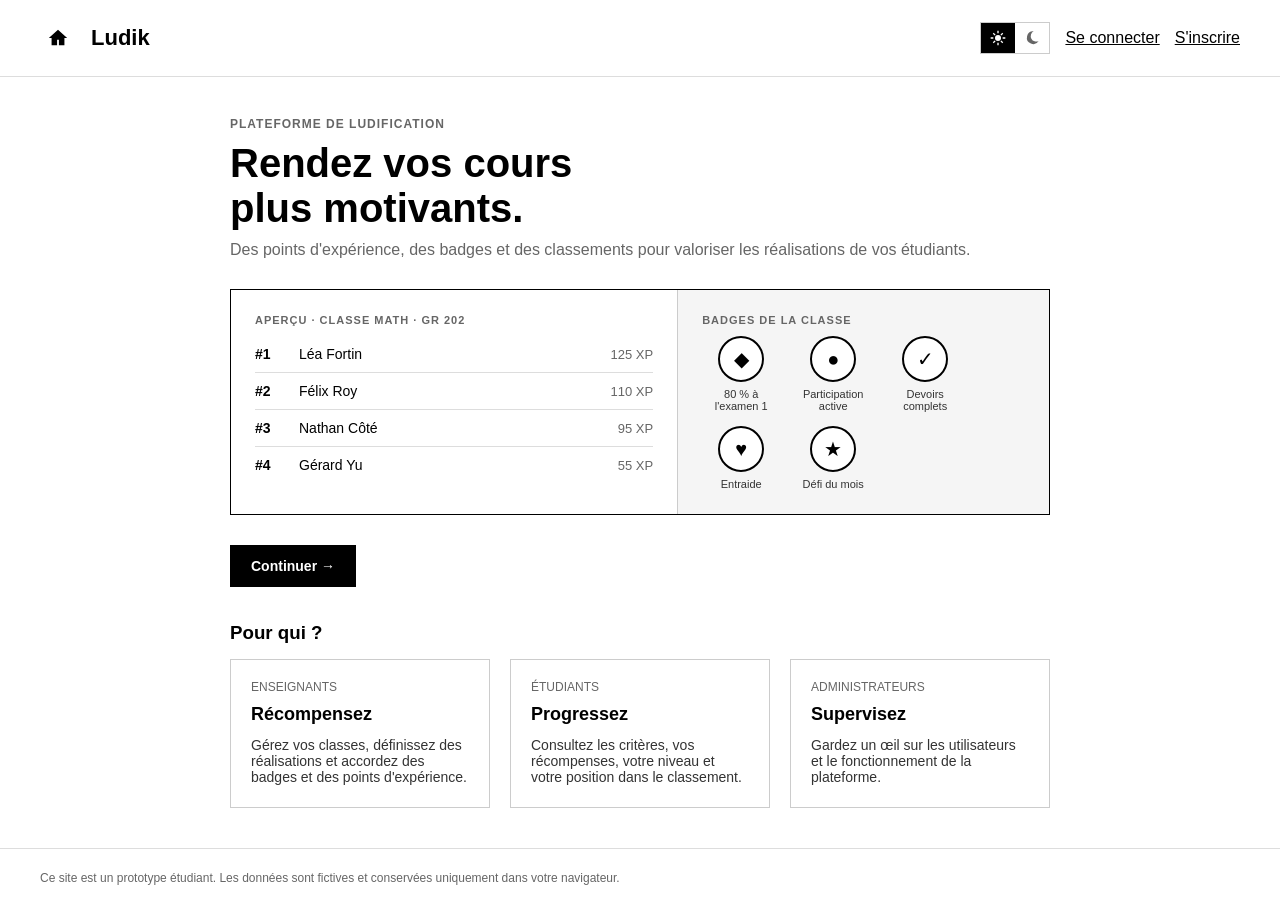
==== index.html @ e7cb4853 "ff" ====
<!DOCTYPE html>
<html lang="fr">
<head>
<meta charset="UTF-8">
<meta name="viewport" content="width=device-width, initial-scale=1">
<title>Accueil - Ludik</title>
<link rel="stylesheet" href="style.css">
<script src="data.js"></script>
<script src="app.js"></script>
</head>
<body>

<main>
  <div class="eyebrow">Plateforme de ludification</div>
  <h2 class="title">Rendez vos cours<br>plus motivants.</h2>
  <p class="subtitle">Des points d'expérience, des badges et des classements pour valoriser les réalisations de vos étudiants.</p>

  <div class="preview" aria-label="Aperçu">
    <div>
      <div class="tag">APERÇU · CLASSE MATH · GR 202</div>
      <ul class="rank-list" id="previewRank"></ul>
    </div>
    <div>
      <div class="tag">BADGES DE LA CLASSE</div>
      <div class="badge-row" id="previewBadges"></div>
    </div>
  </div>

  <a class="btn" id="continueBtn" href="connexion.html">Continuer →</a>

  <div class="list-header">
    <h3>Pour qui ?</h3>
  </div>
  <div class="cards">
    <div class="card">
      <div class="meta"><span>Enseignants</span></div>
      <h4>Récompensez</h4>
      <p>Gérez vos classes, définissez des réalisations et accordez des badges et des points d'expérience.</p>
    </div>
    <div class="card">
      <div class="meta"><span>Étudiants</span></div>
      <h4>Progressez</h4>
      <p>Consultez les critères, vos récompenses, votre niveau et votre position dans le classement.</p>
    </div>
    <div class="card">
      <div class="meta"><span>Administrateurs</span></div>
      <h4>Supervisez</h4>
      <p>Gardez un œil sur les utilisateurs et le fonctionnement de la plateforme.</p>
    </div>
  </div>
</main>

<script>
  const user = getCurrentUser();
  if (user) document.getElementById("continueBtn").href = homeFor(user);

  document.getElementById("previewRank").innerHTML = ranking("c1").slice(0, 4).map(function (r) {
    return '<li><span class="pos">#' + r.rang + '</span><span class="name">' + esc(fullName(r.etudiant)) + '</span><span class="xp">' + r.xp + " XP</span></li>";
  }).join("");

  document.getElementById("previewBadges").innerHTML = badgesOf("c1").map(function (b) {
    return '<div class="badge-tile">' + medalHtml(b) + "<span>" + esc(b.nom) + "</span></div>";
  }).join("");
</script>

</body>
</html>
---- style.css ----
:root {
  --bg: #fff;
  --fg: #000;
  --text: #333;
  --muted: #666;
  --line: #ccc;
  --line-soft: #ddd;
  --soft: #f5f5f5;
  --danger: #b00020;
}

:root[data-theme="dark"] {
  --bg: #111;
  --fg: #fff;
  --text: #ddd;
  --muted: #999;
  --line: #444;
  --line-soft: #333;
  --soft: #1c1c1c;
  --danger: #ff6b7f;
}

* { box-sizing: border-box; }
[hidden] { display: none !important; }

body {
  font-family: Arial, sans-serif;
  margin: 0;
  color: var(--fg);
  background: var(--bg);
  min-height: 100vh;
  display: flex;
  flex-direction: column;
}

a { color: var(--fg); }

/* ---------- En-tête ---------- */
header.app-header {
  display: flex;
  justify-content: space-between;
  align-items: center;
  padding: 20px 40px;
  border-bottom: 1px solid var(--line-soft);
  gap: 15px;
}
header .title-row { display: flex; align-items: center; gap: 15px; }
header .brand { margin: 0; font-size: 22px; font-weight: bold; text-decoration: none; }
header .actions { display: flex; align-items: center; gap: 15px; }

.icon-btn {
  display: inline-flex;
  align-items: center;
  justify-content: center;
  width: 36px;
  height: 36px;
  border: none;
  background: none;
  color: var(--fg);
  cursor: pointer;
  position: relative;
  padding: 0;
  text-decoration: none;
}
.icon-btn svg { width: 22px; height: 22px; fill: currentColor; }
.icon-btn.has-unread::after {
  content: "";
  position: absolute;
  top: 5px;
  right: 6px;
  width: 8px;
  height: 8px;
  background: var(--fg);
  border-radius: 50%;
  border: 1px solid var(--bg);
}

.theme-toggle { display: inline-flex; border: 1px solid var(--line); }
.theme-toggle button {
  width: 34px;
  height: 30px;
  border: none;
  background: var(--bg);
  color: var(--muted);
  cursor: pointer;
  display: inline-flex;
  align-items: center;
  justify-content: center;
}
.theme-toggle button svg { width: 16px; height: 16px; fill: currentColor; }
.theme-toggle button.active { background: var(--fg); color: var(--bg); }

.profile-icon {
  display: inline-flex;
  align-items: center;
  justify-content: center;
  width: 36px;
  height: 36px;
  border: 1px solid var(--fg);
  border-radius: 50%;
  font-size: 13px;
  font-weight: bold;
  background: var(--bg);
  color: var(--fg);
  cursor: pointer;
}

.menu-wrap { position: relative; }
.dropdown {
  display: none;
  position: absolute;
  right: 0;
  top: calc(100% + 10px);
  min-width: 240px;
  background: var(--bg);
  border: 1px solid var(--fg);
  z-index: 20;
}
.dropdown.open { display: block; }
.dropdown .dd-head { padding: 14px 16px; border-bottom: 1px solid var(--line-soft); }
.dropdown .dd-head strong { display: block; }
.dropdown .dd-head span { font-size: 12px; color: var(--muted); letter-spacing: 1px; }
.dropdown a, .dropdown button.dd-item {
  display: block;
  width: 100%;
  text-align: left;
  padding: 10px 16px;
  font-size: 14px;
  text-decoration: none;
  background: none;
  border: none;
  color: var(--fg);
  cursor: pointer;
  font-family: inherit;
}
.dropdown a:hover, .dropdown button.dd-item:hover { background: var(--soft); }
.dropdown .dd-sep { border-top: 1px solid var(--line-soft); }

.notif-list { max-height: 320px; overflow-y: auto; width: 320px; }
.notif-item { padding: 12px 16px; border-bottom: 1px solid var(--line-soft); font-size: 14px; }
.notif-item:last-child { border-bottom: none; }
.notif-item.unread { font-weight: bold; }
.notif-item small { display: block; margin-top: 4px; font-weight: normal; color: var(--muted); font-size: 12px; }
.notif-empty { padding: 16px; font-size: 14px; color: var(--muted); }

/* ---------- Mise en page ---------- */
main {
  width: 100%;
  max-width: 900px;
  margin: 0 auto;
  padding: 40px;
}
main.narrow { max-width: 420px; padding: 60px 20px; }

footer {
  margin-top: auto;
  border-top: 1px solid var(--line-soft);
  padding: 20px 40px;
  font-size: 12px;
  color: var(--muted);
  line-height: 1.5;
}

.back-link {
  display: inline-block;
  margin-bottom: 25px;
  font-size: 14px;
  text-decoration: underline;
}

.eyebrow { font-size: 12px; letter-spacing: 1px; color: var(--muted); font-weight: bold; text-transform: uppercase; }
h2.title { font-size: 40px; margin: 10px 0; }
.subtitle { color: var(--muted); font-size: 16px; margin-top: 0; }

.list-header {
  display: flex;
  justify-content: space-between;
  align-items: baseline;
  margin: 35px 0 15px;
}
.list-header h3 { margin: 0; }
.list-header span { color: var(--muted); font-size: 14px; }

/* ---------- Cartes ---------- */
.cards { display: grid; grid-template-columns: repeat(auto-fit, minmax(220px, 1fr)); gap: 20px; }
.card { border: 1px solid var(--line); padding: 20px; display: flex; flex-direction: column; }
.card .meta {
  display: flex;
  justify-content: space-between;
  font-size: 12px;
  color: var(--muted);
  margin-bottom: 10px;
  text-transform: uppercase;
  gap: 10px;
}
.card h4 { margin: 0 0 10px; font-size: 18px; }
.card p { margin: 2px 0; font-size: 14px; color: var(--text); }
.card .btn { margin-top: auto; }
.card .card-body { margin-bottom: 15px; }
.card.dashed {
  border-style: dashed;
  align-items: center;
  justify-content: center;
  min-height: 170px;
  cursor: pointer;
  background: none;
  color: var(--fg);
  font: inherit;
  font-weight: bold;
}
.card.dashed:hover { background: var(--soft); }

.panel { border: 1px solid var(--line); padding: 20px; margin-bottom: 20px; }
.panel h3 { margin: 0 0 15px; font-size: 16px; display: flex; justify-content: space-between; align-items: baseline; }
.panel h3 small { font-weight: normal; font-size: 13px; color: var(--muted); }
.grid-2 { display: grid; grid-template-columns: 1fr 1fr; gap: 20px; }
.grid-2 .panel { margin-bottom: 0; }

/* ---------- Boutons et formulaires ---------- */
.btn {
  display: inline-block;
  padding: 12px 20px;
  border: 1px solid var(--fg);
  background: var(--fg);
  color: var(--bg);
  font-weight: bold;
  font-size: 14px;
  cursor: pointer;
  text-align: center;
  text-decoration: none;
  font-family: inherit;
}
.btn.secondary { background: var(--bg); color: var(--fg); }
.btn.block { display: block; width: 100%; }
.btn.small { padding: 8px 14px; font-size: 13px; }
.btn.danger { background: var(--bg); color: var(--danger); border-color: var(--danger); }
.btn:disabled { opacity: 0.4; cursor: default; }

.link-btn {
  background: none;
  border: none;
  padding: 0;
  color: var(--fg);
  text-decoration: underline;
  cursor: pointer;
  font: inherit;
  font-size: 14px;
}

form.stack { display: flex; flex-direction: column; gap: 15px; }
label { font-size: 14px; font-weight: bold; }
input, select, textarea {
  padding: 12px;
  border: 1px solid var(--line);
  font-size: 14px;
  background: var(--bg);
  color: var(--fg);
  font-family: inherit;
}
textarea { resize: vertical; min-height: 80px; }
.buttons { display: flex; justify-content: space-between; gap: 10px; margin-top: 15px; }
.inline-form { display: flex; gap: 10px; flex-wrap: wrap; }
.inline-form input, .inline-form select { flex: 1; min-width: 140px; }
.hint { font-size: 13px; color: var(--muted); }
.test-account { text-align: center; margin-top: 25px; font-size: 13px; color: var(--muted); line-height: 1.7; }

.role-choice { display: grid; grid-template-columns: 1fr 1fr; gap: 10px; }
.role-choice label {
  border: 1px solid var(--line);
  padding: 14px;
  text-align: center;
  cursor: pointer;
  font-weight: normal;
}
.role-choice input { display: none; }
.role-choice input:checked + span { font-weight: bold; }
.role-choice label:has(input:checked) { border-color: var(--fg); outline: 1px solid var(--fg); }

/* ---------- Classement ---------- */
.rank-list { list-style: none; margin: 0; padding: 0; }
.rank-list li {
  display: flex;
  align-items: center;
  gap: 12px;
  padding: 10px 0;
  border-bottom: 1px solid var(--line-soft);
  font-size: 14px;
}
.rank-list li:last-child { border-bottom: none; }
.rank-list .pos { width: 32px; font-weight: bold; }
.rank-list .name { flex: 1; }
.rank-list .xp { color: var(--muted); font-size: 13px; }
.rank-list a.name { text-decoration: none; }
.rank-list a.name:hover { text-decoration: underline; }
.rank-list li.me { font-weight: bold; }
.rank-list li.gap { justify-content: center; color: var(--muted); padding: 2px 0; border-bottom: none; }

/* ---------- Badges ---------- */
.medal {
  display: inline-flex;
  align-items: center;
  justify-content: center;
  width: 46px;
  height: 46px;
  border: 2px solid var(--fg);
  border-radius: 50%;
  font-size: 20px;
  flex-shrink: 0;
  overflow: hidden;
  background: var(--bg);
  color: var(--fg);
  font-variant-emoji: text;
}
.medal img { width: 100%; height: 100%; object-fit: cover; }
.medal.lg { width: 140px; height: 140px; font-size: 56px; border-width: 3px; }
.medal.sm { width: 32px; height: 32px; font-size: 14px; border-width: 1px; }
.medal.locked { border-style: dashed; border-color: var(--line); color: var(--line); }
.medal.locked img { opacity: 0.25; filter: grayscale(1); }

.badge-row { display: flex; flex-wrap: wrap; gap: 14px; align-items: flex-start; }
.badge-tile {
  display: flex;
  flex-direction: column;
  align-items: center;
  gap: 6px;
  width: 78px;
  font-size: 11px;
  text-align: center;
  color: var(--text);
  text-decoration: none;
  background: none;
  border: none;
  padding: 0;
  cursor: pointer;
  font-family: inherit;
}
.badge-tile:hover .medal { outline: 2px solid var(--fg); outline-offset: 2px; }
.add-square {
  display: inline-flex;
  align-items: center;
  justify-content: center;
  width: 46px;
  height: 46px;
  border: 1px solid var(--fg);
  font-size: 24px;
  background: var(--bg);
  color: var(--fg);
  cursor: pointer;
  text-decoration: none;
}

.criteria-list { list-style: none; padding: 0; margin: 0; }
.criteria-list li { display: flex; gap: 15px; padding: 14px 0; border-bottom: 1px solid var(--line-soft); }
.criteria-list li:last-child { border-bottom: none; }
.criteria-list h4 { margin: 0 0 4px; font-size: 15px; }
.criteria-list p { margin: 0; font-size: 14px; color: var(--text); }
.criteria-list .status { font-size: 12px; color: var(--muted); margin-top: 6px; text-transform: uppercase; letter-spacing: 0.5px; }

/* ---------- Progression ---------- */
.progress { height: 8px; border: 1px solid var(--fg); margin: 8px 0 4px; }
.progress > div { height: 100%; background: var(--fg); }
.progress-label { display: flex; justify-content: space-between; font-size: 12px; color: var(--muted); }

.stats { display: grid; grid-template-columns: repeat(auto-fit, minmax(140px, 1fr)); gap: 20px; }
.stat { border: 1px solid var(--line); padding: 16px 20px; }
.stat strong { display: block; font-size: 28px; }
.stat span { font-size: 12px; color: var(--muted); text-transform: uppercase; letter-spacing: 1px; }

/* ---------- Listes ---------- */
.row-list { list-style: none; padding: 0; margin: 0; }
.row-list li {
  display: flex;
  align-items: center;
  gap: 12px;
  padding: 12px 0;
  border-bottom: 1px solid var(--line-soft);
  font-size: 14px;
}
.row-list li:last-child { border-bottom: none; }
.row-list .grow { flex: 1; }
.row-list .muted { color: var(--muted); font-size: 13px; }
.scroll-box { max-height: 360px; overflow-y: auto; border: 1px solid var(--line); padding: 0 16px; }
.empty { color: var(--muted); font-size: 14px; padding: 10px 0; }

table.data { width: 100%; border-collapse: collapse; font-size: 14px; }
table.data th { text-align: left; font-size: 12px; color: var(--muted); text-transform: uppercase; letter-spacing: 1px; padding: 10px 8px; border-bottom: 1px solid var(--fg); }
table.data td { padding: 10px 8px; border-bottom: 1px solid var(--line-soft); }
table.data select { padding: 6px; }

/* ---------- Édition en place (gestion badge) ---------- */
.edit-field { display: flex; align-items: center; gap: 8px; border-bottom: 1px solid var(--line); }
.edit-field input, .edit-field textarea { border: none; flex: 1; padding: 10px 0; }
.edit-field input:focus, .edit-field textarea:focus { outline: none; }
.edit-field:focus-within { border-bottom-color: var(--fg); }
.edit-field.title-field input { font-size: 24px; font-weight: bold; }
.pencil { border: 1px solid var(--fg); background: var(--bg); color: var(--fg); width: 28px; height: 28px; cursor: pointer; display: inline-flex; align-items: center; justify-content: center; }
.pencil svg { width: 14px; height: 14px; fill: currentColor; }

.badge-editor { display: grid; grid-template-columns: 1fr 200px; gap: 30px; }
.image-box { display: flex; flex-direction: column; align-items: center; gap: 12px; border: 1px solid var(--line); padding: 20px; }
.symbol-pick { display: flex; flex-wrap: wrap; gap: 4px; justify-content: center; }
.symbol-pick button { width: 28px; height: 28px; border: 1px solid var(--line); background: var(--bg); color: var(--fg); cursor: pointer; font-variant-emoji: text; }
.symbol-pick button.active { border-color: var(--fg); background: var(--fg); color: var(--bg); }

/* ---------- Accueil ---------- */
.preview {
  border: 1px solid var(--fg);
  margin: 30px 0;
  display: grid;
  grid-template-columns: 1.2fr 1fr;
}
.preview > div { padding: 24px; }
.preview > div + div { border-left: 1px solid var(--line); background: var(--soft); }
.preview .tag { font-size: 11px; letter-spacing: 1px; color: var(--muted); font-weight: bold; margin-bottom: 10px; }

/* ---------- Notification flottante ---------- */
#notifBox {
  position: fixed;
  top: 20px;
  left: 50%;
  transform: translateX(-50%) translateY(-20px);
  background: var(--bg);
  border: 1px solid var(--fg);
  padding: 12px 20px;
  font-size: 14px;
  opacity: 0;
  transition: opacity 0.2s, transform 0.2s;
  pointer-events: none;
  z-index: 50;
}
#notifBox.show { opacity: 1; transform: translateX(-50%) translateY(0); }

@media (max-width: 700px) {
  header.app-header { padding: 16px; }
  header .brand { font-size: 18px; }
  header .actions { gap: 6px; }
  main { padding: 24px 16px; }
  footer { padding: 16px; }
  h2.title { font-size: 30px; }
  .grid-2, .badge-editor, .preview { grid-template-columns: 1fr; }
  .preview > div + div { border-left: none; border-top: 1px solid var(--line); }
  .notif-list { width: 280px; }
  .dropdown { right: -40px; }
}
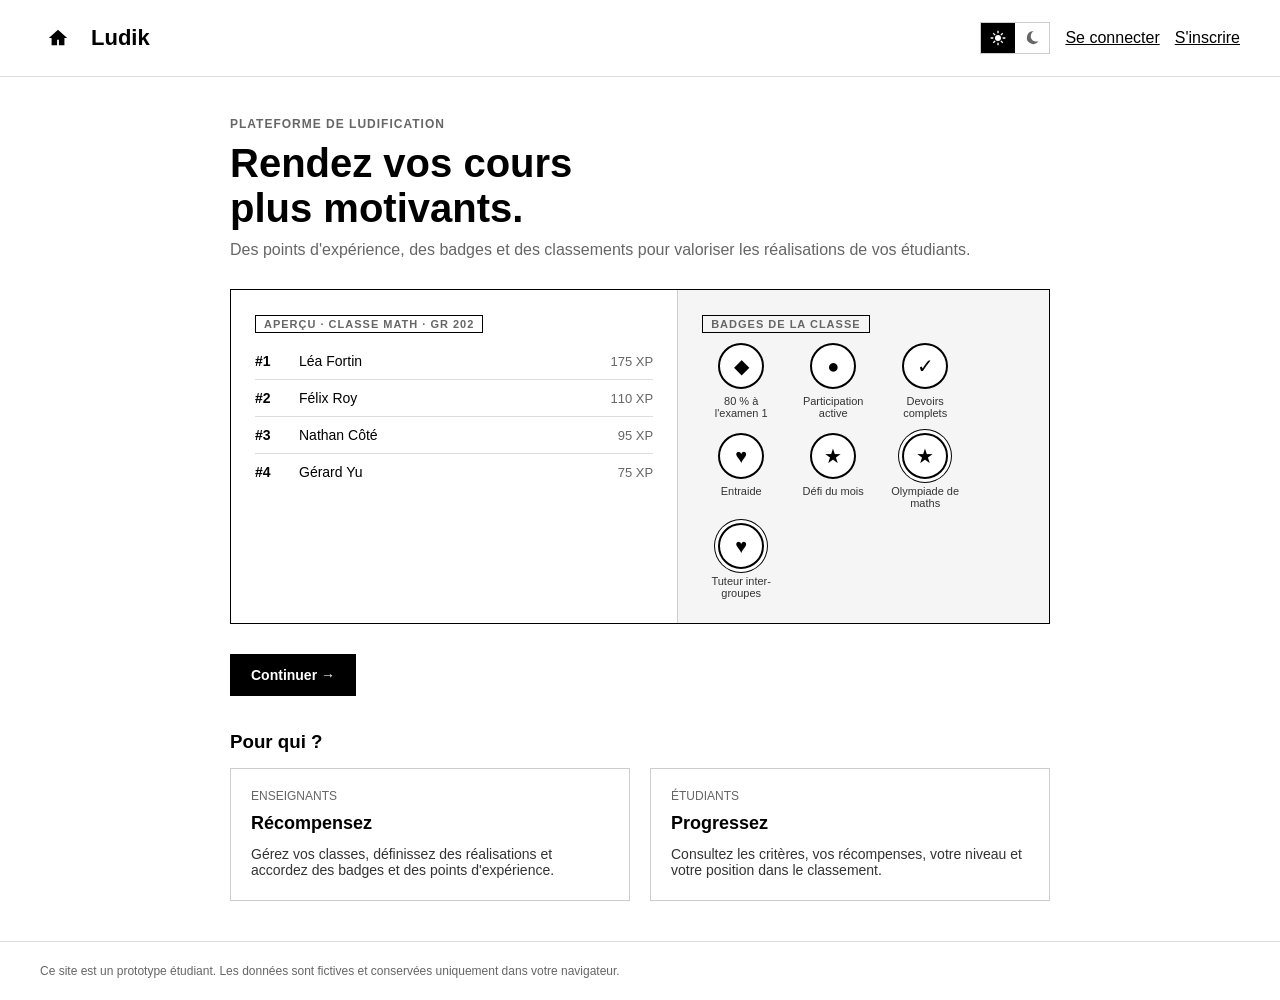
==== commit ca664c56: "v3" ====
--- a/index.html
+++ b/index.html
@@ -42,11 +42,6 @@
       <h4>Progressez</h4>
       <p>Consultez les critères, vos récompenses, votre niveau et votre position dans le classement.</p>
     </div>
-    <div class="card">
-      <div class="meta"><span>Administrateurs</span></div>
-      <h4>Supervisez</h4>
-      <p>Gardez un œil sur les utilisateurs et le fonctionnement de la plateforme.</p>
-    </div>
   </div>
 </main>
 
--- a/style.css
+++ b/style.css
@@ -382,10 +382,6 @@
 .scroll-box { max-height: 360px; overflow-y: auto; border: 1px solid var(--line); padding: 0 16px; }
 .empty { color: var(--muted); font-size: 14px; padding: 10px 0; }
 
-table.data { width: 100%; border-collapse: collapse; font-size: 14px; }
-table.data th { text-align: left; font-size: 12px; color: var(--muted); text-transform: uppercase; letter-spacing: 1px; padding: 10px 8px; border-bottom: 1px solid var(--fg); }
-table.data td { padding: 10px 8px; border-bottom: 1px solid var(--line-soft); }
-table.data select { padding: 6px; }
 
 /* ---------- Édition en place (gestion badge) ---------- */
 .edit-field { display: flex; align-items: center; gap: 8px; border-bottom: 1px solid var(--line); }
@@ -442,3 +438,76 @@
   .notif-list { width: 280px; }
   .dropdown { right: -40px; }
 }
+
+/* ---------- Parcours : étiquettes, erreurs, sélection de badge ---------- */
+.tag {
+  display: inline-block;
+  border: 1px solid var(--fg);
+  padding: 2px 8px;
+  font-size: 11px;
+  font-weight: bold;
+  letter-spacing: 0.5px;
+  text-transform: uppercase;
+  white-space: nowrap;
+}
+.tag.warn { border-color: var(--danger); color: var(--danger); }
+.tag.muted { border-color: var(--line); color: var(--muted); }
+
+.error {
+  border: 1px solid var(--danger);
+  color: var(--danger);
+  padding: 10px 14px;
+  font-size: 14px;
+  margin: 0 0 15px;
+}
+.notice { border: 1px solid var(--fg); padding: 14px 16px; font-size: 14px; margin-bottom: 20px; }
+.notice.warn { border-color: var(--danger); }
+.notice strong { display: block; margin-bottom: 4px; }
+
+.choice-list { list-style: none; padding: 0; margin: 0; }
+.choice-list li { border-bottom: 1px solid var(--line-soft); }
+.choice-list li:last-child { border-bottom: none; }
+.choice-list button {
+  display: flex;
+  align-items: center;
+  gap: 12px;
+  width: 100%;
+  padding: 10px 8px;
+  background: none;
+  border: none;
+  color: var(--fg);
+  font: inherit;
+  font-size: 14px;
+  text-align: left;
+  cursor: pointer;
+}
+.choice-list button:hover:not(:disabled) { background: var(--soft); }
+.choice-list button.selected { outline: 2px solid var(--fg); outline-offset: -2px; }
+.choice-list button:disabled { cursor: default; color: var(--muted); }
+.choice-list .grow { flex: 1; }
+
+.detail { display: flex; gap: 20px; align-items: flex-start; border: 1px solid var(--fg); padding: 20px; margin-top: 15px; }
+.detail h4 { margin: 0 0 8px; font-size: 18px; }
+.detail p { margin: 0 0 8px; font-size: 14px; color: var(--text); }
+
+.badge-tile.new .medal { outline: 3px solid var(--fg); outline-offset: 3px; }
+.badge-tile .count { font-weight: bold; }
+
+/* ---------- Alliances ---------- */
+/* Double anneau : badge partagé par toutes les classes d'une alliance */
+.medal.shared { box-shadow: 0 0 0 3px var(--bg), 0 0 0 4px var(--fg); }
+.medal.sm.shared { box-shadow: 0 0 0 2px var(--bg), 0 0 0 3px var(--fg); }
+.medal.locked.shared { box-shadow: 0 0 0 3px var(--bg), 0 0 0 4px var(--line); }
+.alliance-chip {
+  display: inline-flex;
+  align-items: center;
+  gap: 6px;
+  border: 1px solid var(--fg);
+  padding: 6px 12px;
+  font-size: 13px;
+  font-weight: bold;
+  text-decoration: none;
+  margin: 0 8px 8px 0;
+}
+.alliance-chip:hover { background: var(--soft); }
+.legend { font-size: 12px; color: var(--muted); display: flex; align-items: center; gap: 8px; margin-top: 12px; }
